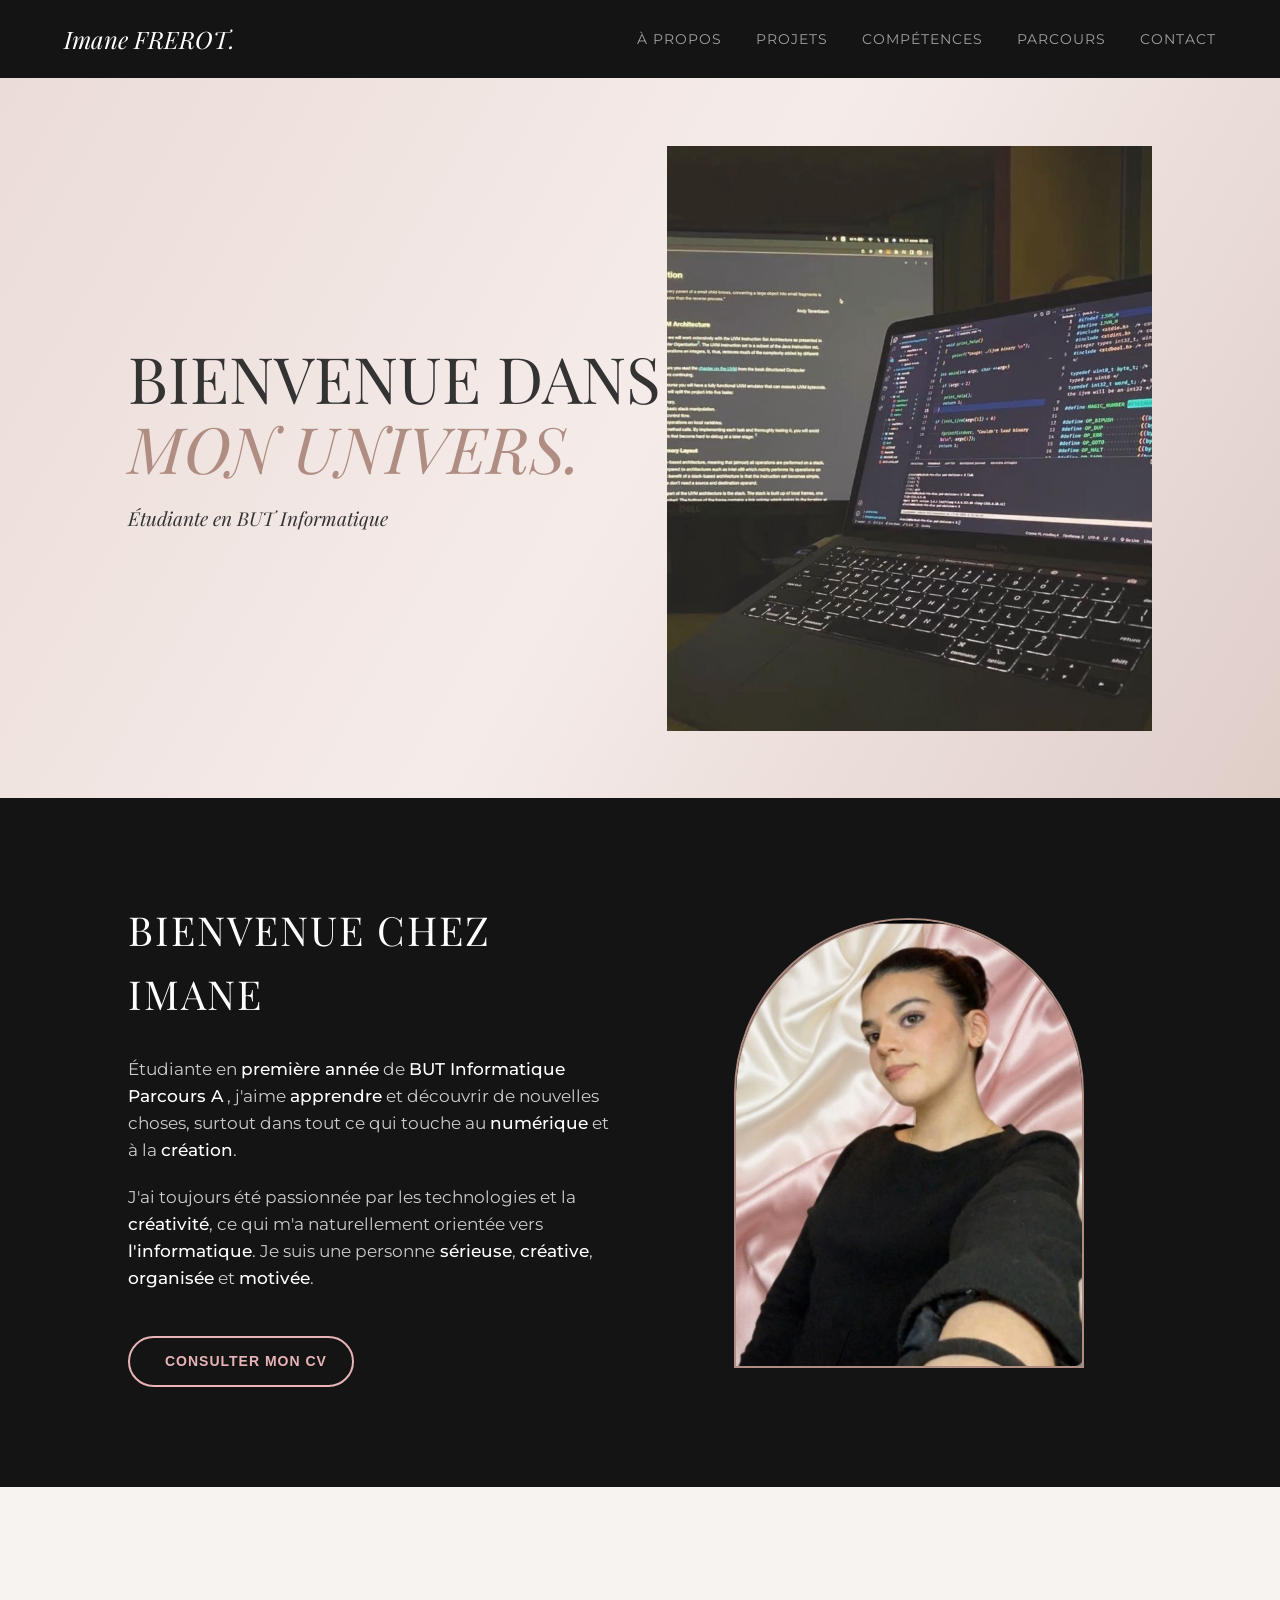
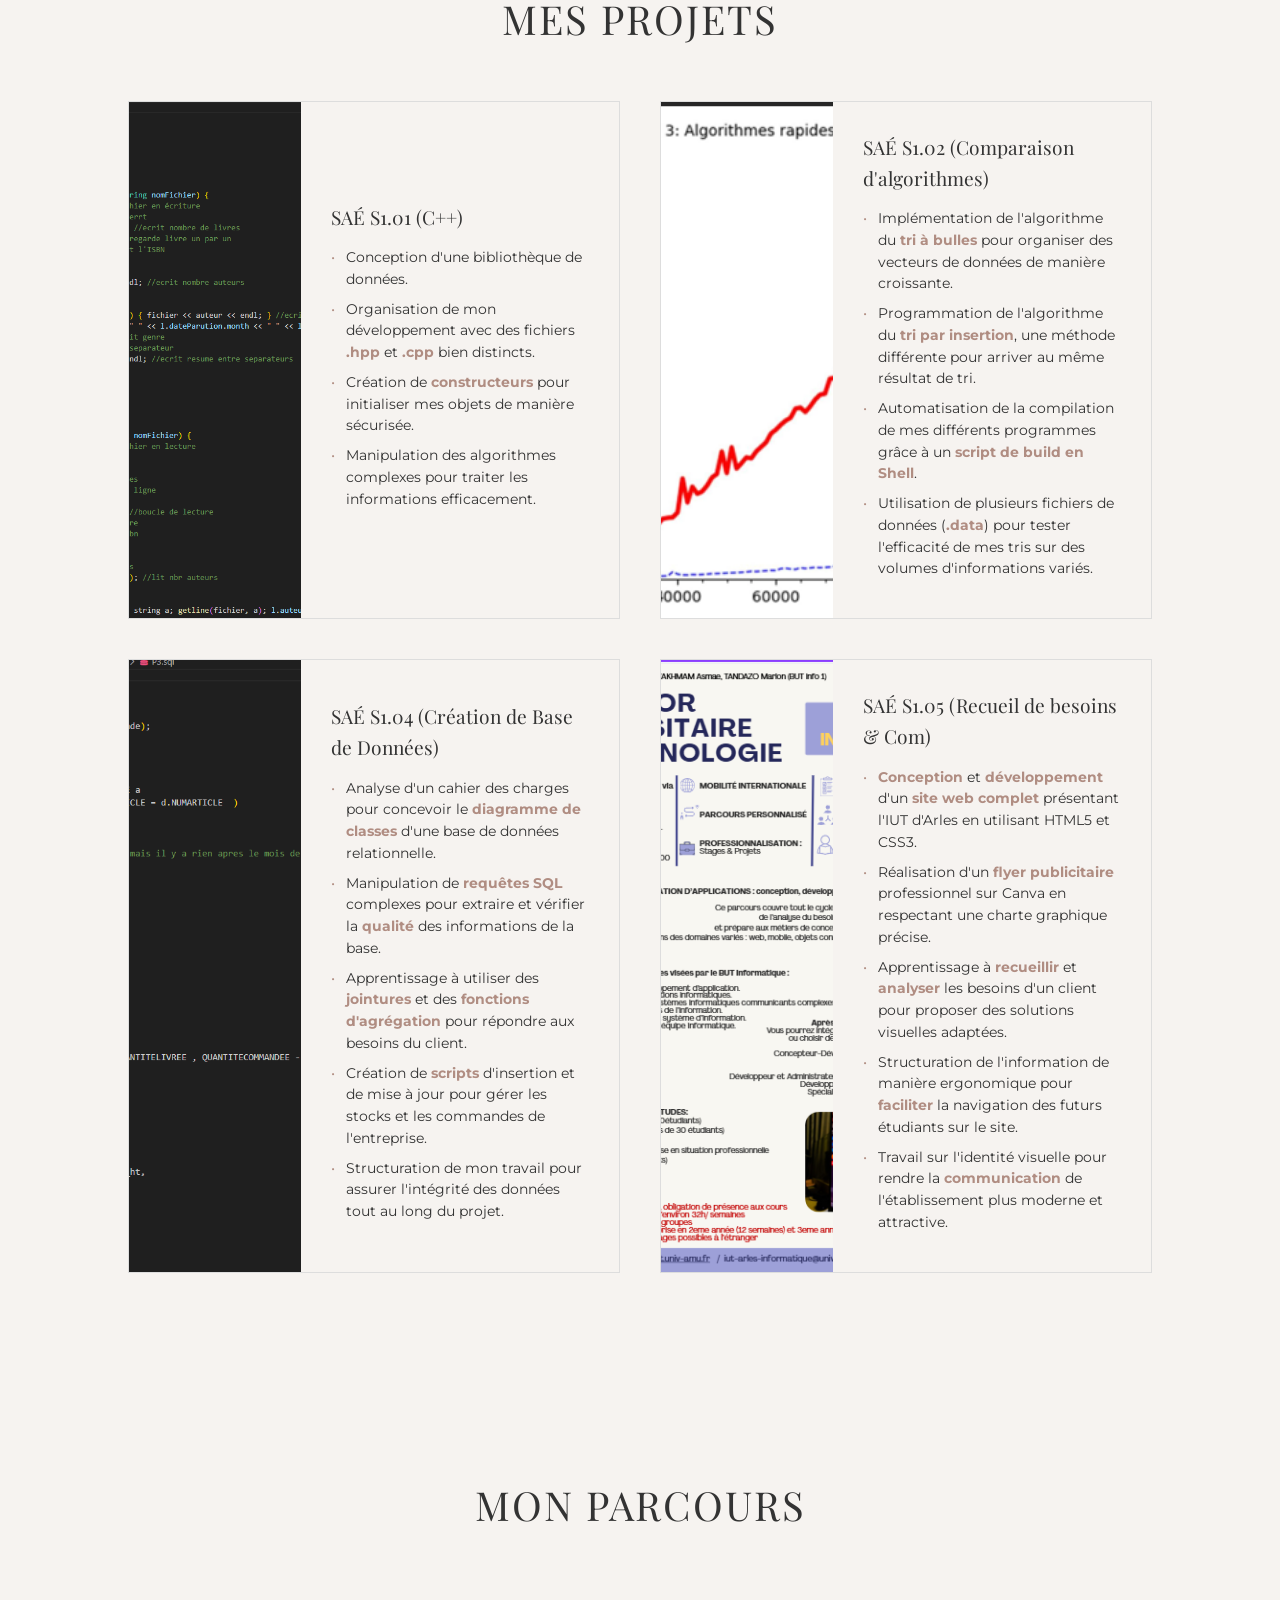
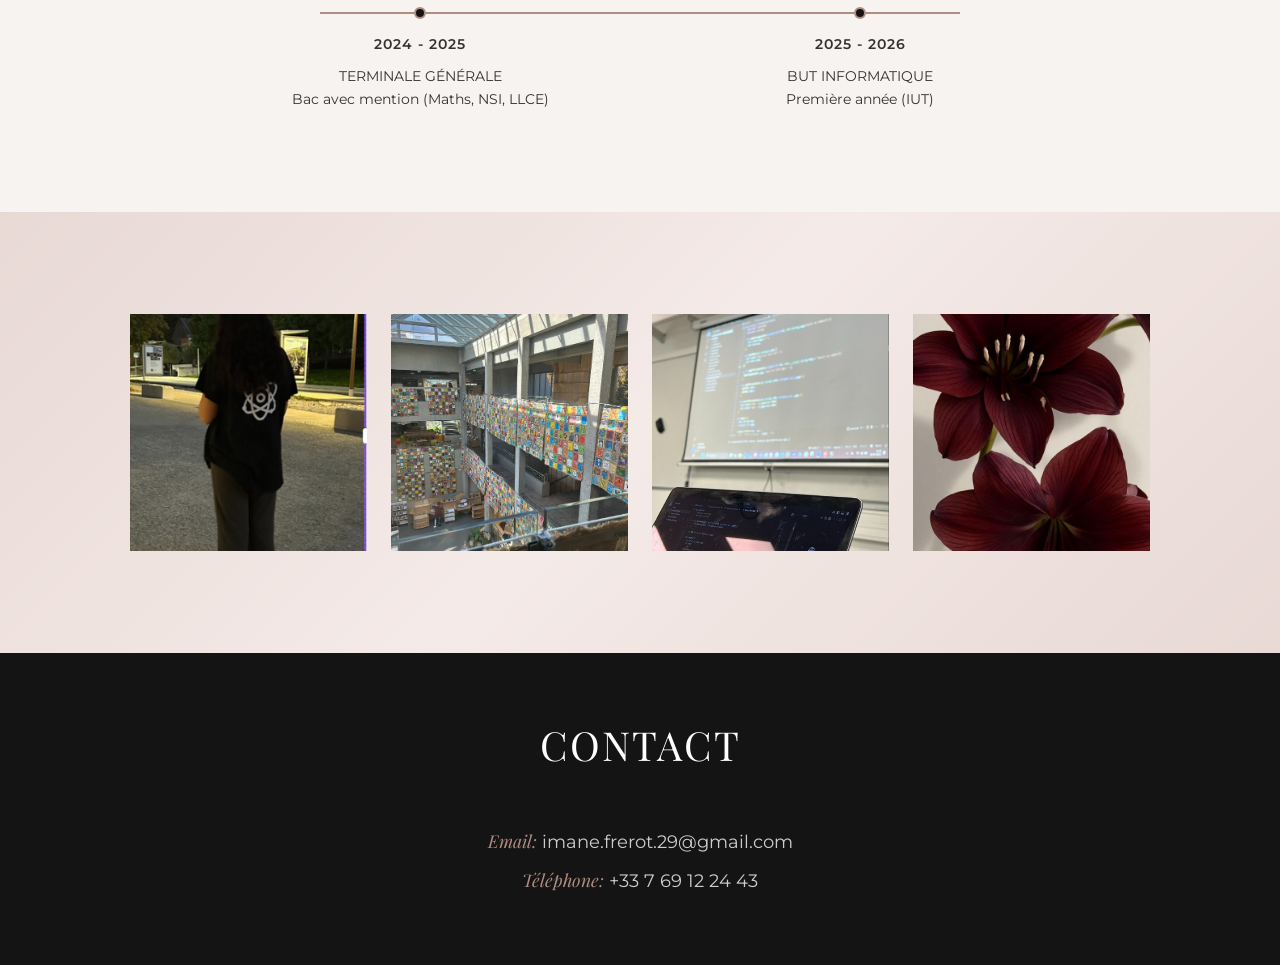
==== index.html @ 9b0d1ee2 "reorg" ====
<!DOCTYPE html>
<html lang="fr">
<head>
    <meta charset="UTF-8">
    <meta name="viewport" content="width=device-width, initial-scale=1.0">
    <title>Imane FREROT | Portfolio</title>
    <link href="https://fonts.googleapis.com/css2?family=Playfair+Display:ital,wght@0,400;0,600;1,400&family=Montserrat:wght@300;400;500&display=swap" rel="stylesheet">
    <link rel="stylesheet" href="style.css">
</head>
<body>

 <nav class="navbar">
    <a href="index.html" class="logo" style="text-decoration:none;">Imane FREROT.</a>
    <div class="nav-links">
        <a href="apropos.html">À Propos</a>
        <a href="projets.html">Projets</a>
        <a href="competences.html">Compétences</a>
        <a href="parcours.html">Parcours</a>
        <a href="contact.html">Contact</a>
    </div>
</nav>

<header class="hero section-light-silk">
        <div class="hero-content reveal">
            <h1 class="giant-title">BIENVENUE DANS <br><span class="italic-velvet">MON UNIVERS.</span></h1>
            <p class="hero-sub">Étudiante en BUT Informatique</p>
        </div>
        <div class="hero-image-wrapper reveal">
            <img src="cs.jpg" alt="Fleurs décoratives" class="hero-flower-img">
        </div>
    </header>

    <section id="apropos" class="section section-dark">
        <div class="about-container">
            <div class="about-text reveal">
                <h2 class="section-title-left">BIENVENUE CHEZ IMANE</h2>
                <p>Étudiante en <strong>première année</strong> de <strong>BUT Informatique Parcours A</strong> , j'aime <strong>apprendre</strong> et découvrir de nouvelles choses, surtout dans tout ce qui touche au <strong>numérique</strong> et à la <strong>création</strong>.</p>
                <p>J'ai toujours été passionnée par les technologies et la <strong>créativité</strong>, ce qui m'a naturellement orientée vers <strong>l'informatique</strong>. Je suis une personne<strong> sérieuse</strong>, <strong>créative</strong>, <strong>organisée</strong> et <strong>motivée</strong>.</p>
           <a href="cv.pdf" target="_blank" class="cv-button">
        <i class="fa-solid fa-download"></i> Consulter mon CV
    </a>
</div>
            <div class="about-photo-wrapper reveal">
                <img src="photo_imane.jpg" alt="Imane" class="photo-profil-arch">
            </div>
        </div>
    </section>

    <section id="projets" class="section section-light">
        <h2 class="section-title center reveal">MES PROJETS</h2>
        <div class="projets-grid">
            
            <div class="projet-card reveal">
                <div class="projet-img-container">
                    <img src="01.png" alt="Ma réalisation en C++">
                </div>
                <div class="projet-info">
                    <h3>SAÉ S1.01 (C++)</h3>
                    <ul>
                        <li>Conception d'une bibliothèque de données.</li>
                        <li>Organisation de mon développement avec des fichiers <strong>.hpp</strong> et <strong>.cpp</strong> bien distincts.</li>
                        <li>Création de <strong>constructeurs</strong> pour initialiser mes objets de manière sécurisée.</li>
                        <li>Manipulation des algorithmes complexes pour traiter les informations efficacement.</li>
                    </ul>
                </div>
            </div>

            <div class="projet-card reveal">
                <div class="projet-img-container">
                    <img src="02.png" alt="Comparaison d'algorithmes">
                </div>
                <div class="projet-info">
                    <h3>SAÉ S1.02 (Comparaison d'algorithmes)</h3>
                    <ul>
                        <li>Implémentation de l'algorithme du <strong>tri à bulles</strong> pour organiser des vecteurs de données de manière croissante.</li>
                        <li>Programmation de l'algorithme du <strong>tri par insertion</strong>, une méthode différente pour arriver au même résultat de tri.</li>
                        <li>Automatisation de la compilation de mes différents programmes grâce à un <strong>script de build en Shell</strong>.</li>
                        <li>Utilisation de plusieurs fichiers de données (<strong>.data</strong>) pour tester l'efficacité de mes tris sur des volumes d'informations variés.</li>
                    </ul>
                </div>
            </div>

            <div class="projet-card reveal">
                <div class="projet-img-container">
                    <img src="04.png" alt="Gestion de base de données">
                </div>
                <div class="projet-info">
                    <h3>SAÉ S1.04 (Création de Base de Données)</h3>
                    <ul>
                        <li>Analyse d'un cahier des charges pour concevoir le <strong>diagramme de classes</strong> d'une base de données relationnelle</strong>.</li>
                        <li>Manipulation de <strong>requêtes SQL</strong> complexes pour extraire et vérifier la <strong>qualité</strong> des informations de la base.</li>
                        <li>Apprentissage à utiliser des <strong>jointures</strong> et des <strong>fonctions d'agrégation</strong> pour répondre aux besoins du client.</li>
                        <li>Création de <strong>scripts</strong> d'insertion et de mise à jour pour gérer les stocks et les commandes de l'entreprise.</li>
                        <li>Structuration de mon travail pour assurer l'intégrité des données tout au long du projet.</li>
                    </ul>
                </div>
            </div>

            <div class="projet-card reveal">
                <div class="projet-img-container">
                    <img src="05.png" alt="Site Web et Flyer IUT">
                </div>
                <div class="projet-info">
                    <h3>SAÉ S1.05 (Recueil de besoins & Com)</h3>
                    <ul>
                        <li><strong>Conception</strong> et <strong>développement</strong> d'un <strong>site web complet</strong> présentant l'IUT d'Arles en utilisant HTML5 et CSS3.</li>
                        <li>Réalisation d'un <strong>flyer publicitaire</strong> professionnel sur Canva en respectant une charte graphique précise.</li>
                        <li>Apprentissage à <strong>recueillir</strong> et <strong>analyser</strong> les besoins d'un client pour proposer des solutions visuelles adaptées.</li>
                        <li>Structuration de l'information de manière ergonomique pour <strong>faciliter</strong> la navigation des futurs étudiants sur le site.</li>
                        <li>Travail sur l'identité visuelle pour rendre la <strong>communication</strong> de l'établissement plus moderne et attractive.</li>
                    </ul>
                </div>
            </div>

        </div>
    </section>

    <section id="parcours" class="section section-light">
        <h2 class="section-title center reveal">MON PARCOURS</h2>
        <div class="horizontal-timeline reveal">
            <div class="timeline-line"></div>
            
            <div class="timeline-step">
                <div class="dot"></div>
                <span class="date">2024 - 2025</span>
                <p>TERMINALE GÉNÉRALE<br>Bac avec mention (Maths, NSI, LLCE)</p>
            </div>

            <div class="timeline-step">
                <div class="dot"></div>
                <span class="date">2025 - 2026</span>
                <p>BUT INFORMATIQUE<br>Première année (IUT)</p>
            </div>
        </div>
    </section>

    <section id="galerie" class="section section-silk">
        <div class="gallery-grid reveal">
            <img src="nature.png" alt="Galerie 1" class="gallery-img">
            <img src="bibli.jpg" alt="Galerie 2" class="gallery-img">
            <img src="g.png" alt="Galerie 3" class="gallery-img">
            <img src="f.jpg" alt="Galerie 4" class="gallery-img">
        </div>
    </section>

    <footer id="contact" class="footer-dark">
        <h2 class="section-title center white reveal">CONTACT</h2>
        <div class="contact-container reveal">
            <p><strong>Email:</strong> imane.frerot.29@gmail.com</p>
            <p><strong>Téléphone:</strong> +33 7 69 12 24 43</p>
        </div>
    </footer>

    <script>
        const observer = new IntersectionObserver((entries) => {
            entries.forEach((entry) => {
                if (entry.isIntersecting) entry.target.classList.add('show');
            });
        }, { threshold: 0.15 });
        document.querySelectorAll('.reveal').forEach((el) => observer.observe(el));
    </script>
</body>
</html>
---- style.css ----
/* --- VARIABLES DE COULEURS ET POLICES --- */
:root {
    --bg-dark: #141414; /* Noir profond */
    --bg-light: #f6f3f0; /* Beige très clair */
    --bg-silk: #e8d9d5; /* Rose poudré / soyeux */
    --text-dark: #333333;
    --text-light: #ffffff;
    --accent: #b08d82; /* Cuivre / Or rose pour les détails */
    
    --font-title: 'Playfair Display', serif;
    --font-text: 'Montserrat', sans-serif;
}

/* --- RESET GLOBAL --- */
* {
    margin: 0;
    padding: 0;
    box-sizing: border-box;
    scroll-behavior: smooth;
}

body {
    font-family: var(--font-text);
    color: var(--text-dark);
    line-height: 1.6;
    overflow-x: hidden;
}

/* --- UTILITAIRES DE SECTIONS --- */
.section {
    padding: 100px 10vw;
}
.section-light { background-color: var(--bg-light); }
.section-dark { background-color: var(--bg-dark); color: var(--text-light); }
.section-silk { 
    background: linear-gradient(135deg, #e8d9d5 0%, #f4eae7 50%, #e8d9d5 100%);
}

.center { text-align: center; }
.white { color: var(--text-light); }

/* --- TYPOGRAPHIE --- */
h1, h2, h3 {
    font-family: var(--font-title);
    font-weight: 400;
}

.section-title {
    font-size: 2.5rem;
    margin-bottom: 50px;
    letter-spacing: 2px;
    text-transform: uppercase;
}

.section-title-left {
    font-size: 2.5rem;
    margin-bottom: 30px;
    letter-spacing: 2px;
}

.italic-velvet {
    font-style: italic;
    color: var(--accent);
}

/* --- NAVIGATION --- */
.navbar {
    position: sticky;
    top: 0;
    width: 100%;
    background-color: var(--bg-dark);
    padding: 20px 5vw;
    display: flex;
    justify-content: space-between;
    align-items: center;
    z-index: 1000;
}

.logo {
    color: var(--text-light);
    font-family: var(--font-title);
    font-size: 1.5rem;
    font-style: italic;
}

.nav-links a {
    color: #a0a0a0;
    text-decoration: none;
    margin-left: 30px;
    font-size: 0.85rem;
    text-transform: uppercase;
    letter-spacing: 1px;
    transition: color 0.3s ease;
}

.nav-links a:hover {
    color: var(--text-light);
}

/* --- HERO SECTION (Accueil) --- */
/* --- IMAGE DE FLEURS (Accueil) --- */
.hero-image-wrapper {
    flex: 1;
    display: flex;
    justify-content: flex-end;
    align-items: center;
}

.hero-flower-img {
    max-width: 100%;
    height: auto;
    max-height: 65vh; /* S'assure que l'image ne dépasse pas de l'écran */
    object-fit: contain;
    opacity: 0.85; /* Rend les fleurs légèrement douces */
    /* Petite animation de flottement élégante */
    animation: floatImage 6s ease-in-out infinite;
}

/* L'animation qui fait flotter les fleurs */
@keyframes floatImage {
    0% { transform: translateY(0px); }
    50% { transform: translateY(-15px); }
    100% { transform: translateY(0px); }
}
.hero {
    height: 80vh;
    display: flex;
    align-items: center;
    justify-content: space-between;
    padding: 0 10vw;
    background: linear-gradient(120deg, #ebdcd8 0%, #f5ece9 50%, #dfcdc8 100%);
}

.giant-title {
    font-size: 4rem;
    line-height: 1.1;
    color: var(--text-dark);
    margin-bottom: 20px;
}

.hero-sub {
    font-size: 1.2rem;
    font-family: var(--font-title);
    font-style: italic;
    color: var(--text-dark);
}

/* --- BANNIÈRE TECH --- */
.tech-banner {
    background-color: #e5d7d2;
    padding: 20px 10vw;
    display: flex;
    align-items: center;
    justify-content: center;
    gap: 40px;
    border-bottom: 1px solid rgba(0,0,0,0.1);
}

.tech-title {
    font-size: 0.9rem;
    text-transform: uppercase;
    letter-spacing: 2px;
    font-weight: 500;
}

.tech-icons span {
    font-family: var(--font-title);
    font-style: italic;
    font-size: 1.2rem;
    margin: 0 15px;
    color: #555;
}

/* --- À PROPOS --- */
.about-container {
    display: flex;
    align-items: center;
    justify-content: space-between;
    gap: 50px;
}

.about-text {
    flex: 1;
}

.about-text p {
    margin-bottom: 20px;
    color: #cccccc;
    font-size: 1.05rem;
}

.about-text strong {
    color: var(--text-light);
    font-weight: 500;
}

.about-photo-wrapper {
    flex: 1;
    display: flex;
    justify-content: center;
}

.photo-profil-arch {
    width: 100%;
    max-width: 350px;
    height: 450px;
    object-fit: cover;
    border-radius: 200px 200px 0 0; 
    border: 2px solid var(--accent);
}

/* --- PROJETS --- */
.projets-grid {
    display: grid;
    grid-template-columns: repeat(auto-fit, minmax(400px, 1fr));
    gap: 40px;
}

.projet-card {
    display: flex;
    align-items: stretch;
    background-color: transparent;
    border: 1px solid #ddd;
    min-height: 350px; 
}

.projet-img-container {
    width: 35%; 
    background-color: var(--bg-dark);
    display: flex;
    align-items: center;
    justify-content: center;
    overflow: hidden; 
}

.projet-img-container img {
    width: 100%;
    height: 100%;
    object-fit: cover; 
}

.projet-info {
    width: 65%; 
    padding: 30px;
    background-color: var(--bg-light);
    display: flex;
    flex-direction: column;
    justify-content: center;
}

.projet-info h3 {
    font-size: 1.2rem;
    margin-bottom: 15px;
}

.projet-info ul {
    list-style-type: none;
}

.projet-info li {
    font-size: 0.85rem;
    margin-bottom: 8px;
    position: relative;
    padding-left: 15px;
}

.projet-info li strong {
    color: var(--accent);
}

.projet-info li::before {
    content: "•";
    color: var(--accent);
    position: absolute;
    left: 0;
}

/* --- COMPÉTENCES --- */
.competences-container {
    display: flex;
    justify-content: center;
    gap: 30px;
    flex-wrap: wrap;
}

.comp-box {
    background-color: var(--bg-light);
    border: 1px solid var(--accent);
    padding: 40px;
    text-align: center;
    width: 300px;
}

.comp-box h3 {
    font-size: 1.1rem;
    margin-bottom: 15px;
    letter-spacing: 2px;
}

.comp-box p {
    font-size: 0.95rem;
    color: #000000;
}

.comp-box-dark {
    background-color: var(--bg-dark);
    color: var(--text-light);
}

.comp-box-dark p {
    color: #ccc;
}

/* --- PARCOURS (TIMELINE HORIZONTALE) --- */
.horizontal-timeline {
    position: relative;
    max-width: 800px;
    margin: 0 auto;
    display: flex;
    justify-content: space-between;
    padding-top: 20px;
}

.timeline-line {
    position: absolute;
    top: 25px;
    left: 10%;
    width: 80%;
    height: 2px;
    background-color: var(--accent);
    z-index: 1;
}

.timeline-step {
    position: relative;
    z-index: 2;
    text-align: center;
    width: 45%;
}

.timeline-step .dot {
    width: 12px;
    height: 12px;
    background-color: var(--bg-dark);
    border: 2px solid var(--accent);
    border-radius: 50%;
    margin: 0 auto 15px auto;
}

.timeline-step .date {
    display: block;
    font-size: 0.85rem;
    font-weight: 600;
    margin-bottom: 10px;
    letter-spacing: 1px;
}

.timeline-step p {
    font-size: 0.9rem;
}

/* --- GALERIE --- */
.gallery-grid {
    display: grid;
    grid-template-columns: repeat(4, 1fr);
    gap: 20px;
}

.gallery-img {
    width: 100%;
    aspect-ratio: 1 / 1;
    object-fit: cover;
    border: 2px solid transparent;
    transition: border 0.3s;
}

.gallery-img:hover {
    border: 2px solid var(--accent);
}

/* --- EN-TÊTE DE PAGES SECONDAIRES (Pour competences.html) --- */
.page-header {
    padding: 120px 10vw 60px 10vw;
    display: flex;
    align-items: center;
    justify-content: center;
}

/* --- FOOTER --- */
.footer-dark {
    background-color: var(--bg-dark);
    padding: 60px 10vw;
    text-align: center;
    color: var(--text-light);
}

.contact-container p {
    font-size: 1.1rem;
    margin-bottom: 10px;
    color: #ccc;
}

.contact-container strong {
    color: var(--accent);
    font-family: var(--font-title);
    font-style: italic;
    font-weight: 400;
}

/* --- ANIMATIONS (Fade In Scroll) --- */
.reveal {
    opacity: 0;
    transform: translateY(30px);
    transition: all 0.8s ease-out;
}

.reveal.show {
    opacity: 1;
    transform: translateY(0);
}

/* --- RESPONSIVE DESIGN --- */
@media (max-width: 900px) {
    .about-container { flex-direction: column; }
    .hero { height: auto; padding: 100px 5vw; flex-direction: column; text-align: center; }
    .giant-title { font-size: 2.8rem; }
    .nav-links { display: none; }
    .projets-grid { grid-template-columns: 1fr; }
    .gallery-grid { grid-template-columns: repeat(2, 1fr); }
    .tech-banner { flex-wrap: wrap; }
    .projet-card { flex-direction: column; }
    .projet-img-container, .projet-info { width: 100%; }
}

/* --- MINI FOOTER --- */
.mini-footer {
    background-color: var(--bg-dark);
    color: #666;
    text-align: center;
    padding: 20px;
    font-size: 0.85rem;
    letter-spacing: 1px;
}

/* --- STYLE DU FORMULAIRE DE CONTACT --- */

.contact-form {
    display: flex;
    flex-direction: column;
    gap: 1.5rem;
    width: 100%;
    max-width: 500px;
    margin: 0 auto; /* Centre le formulaire */
    text-align: left;
}

.form-group input,
.form-group textarea {
    width: 100%;
    padding: 10px 5px;
    background: transparent;
    border: none;
    border-bottom: 1px solid rgba(255, 255, 255, 0.5); /* Ligne fine et semi-transparente */
    color: #ffffff;
    font-family: 'Montserrat', sans-serif;
    font-size: 1rem;
    outline: none;
    transition: border-color 0.3s ease;
    resize: none; /* Empêche de redimensionner la zone de texte horizontalement */
}

/* Style du texte indicatif (placeholder) */
.form-group input::placeholder,
.form-group textarea::placeholder {
    color: rgba(255, 255, 255, 0.6);
    font-weight: 300;
}

/* Animation quand on clique sur un champ */
.form-group input:focus,
.form-group textarea:focus {
    border-bottom: 1px solid #ffffff; /* La ligne devient blanche opaque */
}

/* Style du bouton d'envoi */
.submit-btn {
    background-color: transparent;
    color: #ffffff;
    border: 1px solid #ffffff;
    padding: 12px 24px;
    font-family: 'Playfair Display', serif;
    font-size: 1.1rem;
    cursor: pointer;
    transition: all 0.4s ease;
    margin-top: 1rem;
    align-self: center; /* Centre le bouton */
    border-radius: 0; /* Garde un aspect géométrique et strict */
}

/* Animation au survol du bouton */
.submit-btn:hover {
    background-color: #ffffff;
    color: #000000; /* Le texte devient noir sur fond blanc */
}

/* --- BOUTON CV --- */
.cv-button {
    display: inline-flex;
    align-items: center;
    gap: 10px;
    margin-top: 25px;
    padding: 12px 25px;
    background-color: transparent;
    
    /* Les deux lignes modifiées pour le rose clair : */
    color: #E8B4B8; 
    border: 2px solid #E8B4B8;
    
    border-radius: 30px;
    font-family: 'Roboto', sans-serif;
    font-size: 14px;
    font-weight: 600;
    text-transform: uppercase;
    letter-spacing: 1px;
    text-decoration: none;
    transition: all 0.3s ease;
}

.cv-button:hover {
    /* La couleur de fond au survol devient rose clair */
    background-color: #E8B4B8; 
    color: white; /* Le texte devient blanc au survol */
    
    /* L'ombre prend aussi une légère teinte rose */
    box-shadow: 0 8px 20px rgba(232, 180, 184, 0.4); 
    transform: translateY(-3px);
}

.cv-button i {
    font-size: 18px;
}
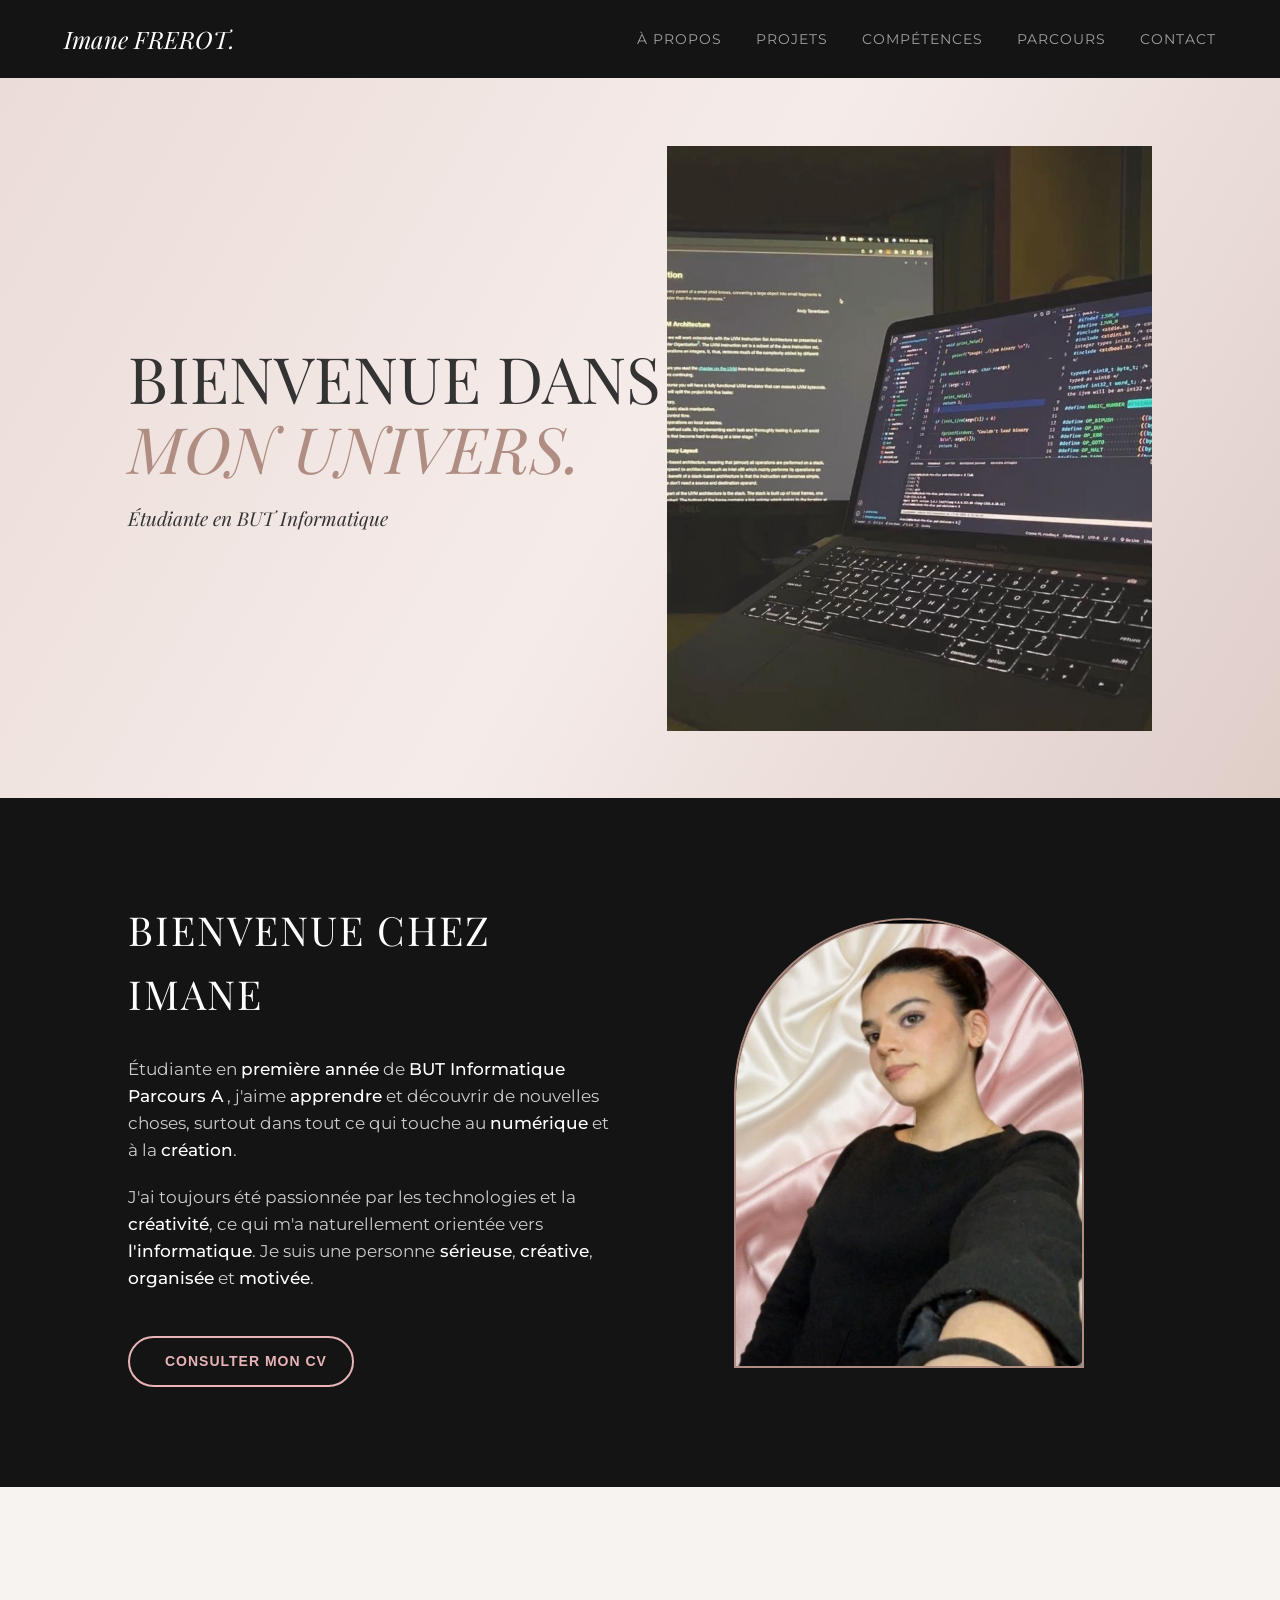
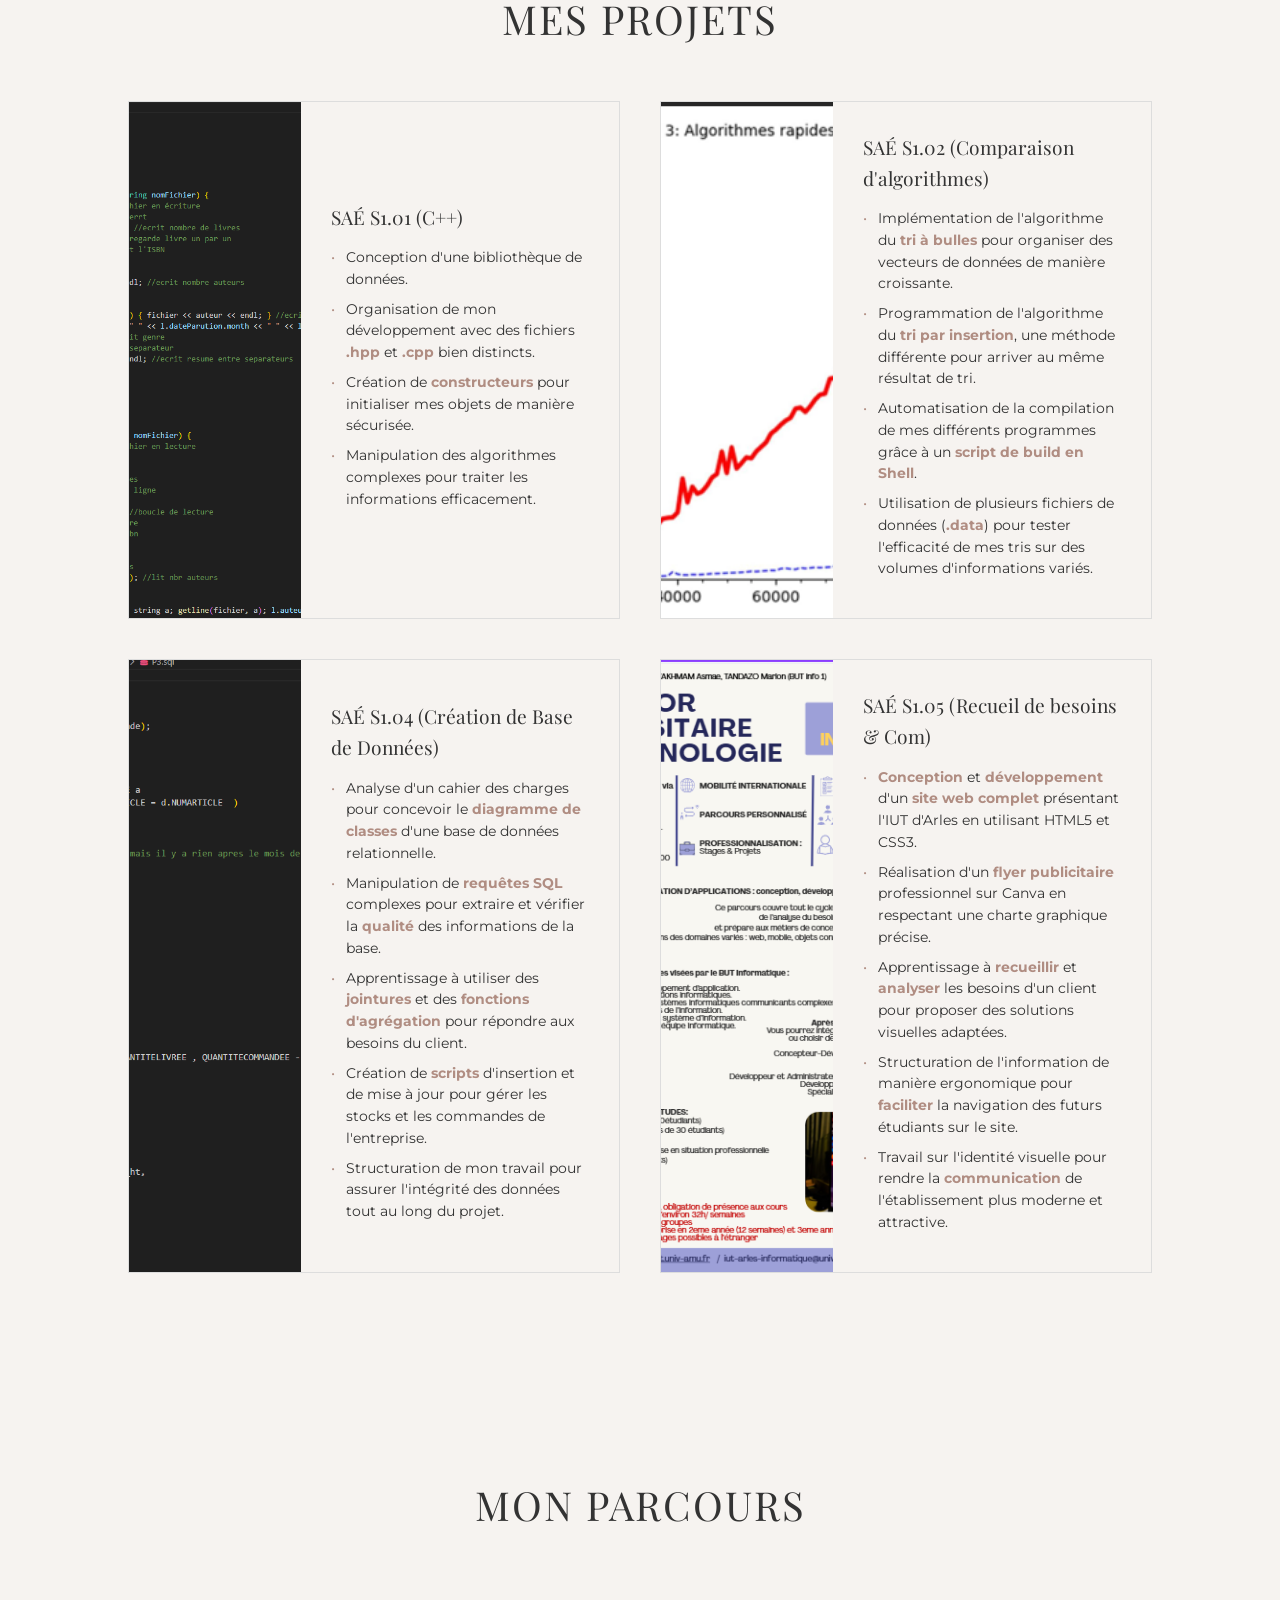
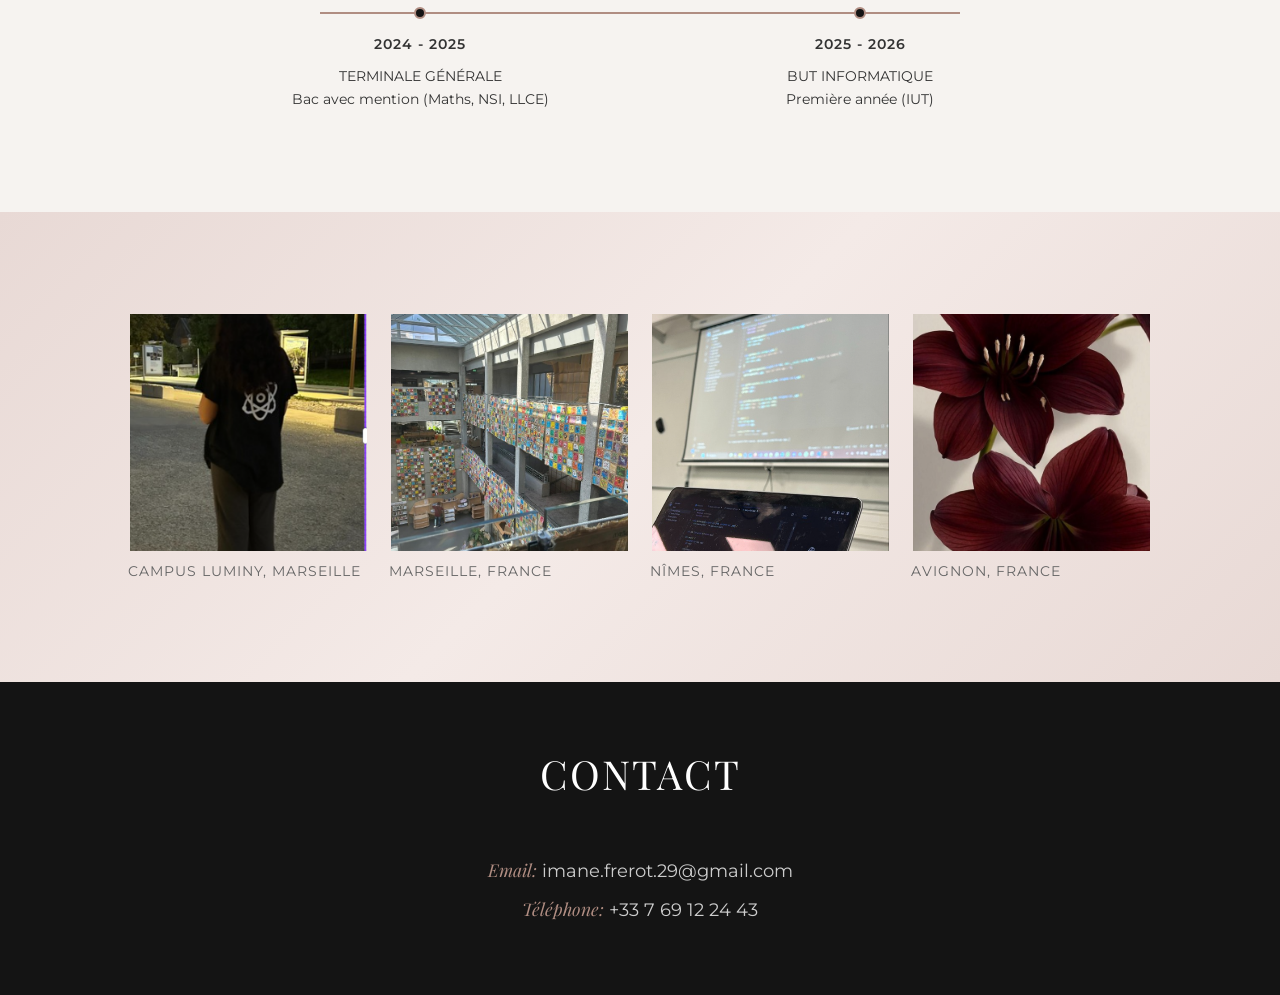
==== commit 4e1115dc: "imane" ====
--- a/index.html
+++ b/index.html
@@ -134,14 +134,29 @@
         </div>
     </section>
 
-    <section id="galerie" class="section section-silk">
-        <div class="gallery-grid reveal">
+   <section id="galerie" class="section section-silk">
+    <div class="gallery-grid reveal">
+        <div class="gallery-item">
             <img src="nature.png" alt="Galerie 1" class="gallery-img">
+            <p class="gallery-location">Campus Luminy, Marseille</p>
+        </div>
+        
+        <div class="gallery-item">
             <img src="bibli.jpg" alt="Galerie 2" class="gallery-img">
+            <p class="gallery-location">Marseille, France</p>
+        </div>
+
+        <div class="gallery-item">
             <img src="g.png" alt="Galerie 3" class="gallery-img">
+            <p class="gallery-location">Nîmes, France</p>
+        </div>
+
+        <div class="gallery-item">
             <img src="f.jpg" alt="Galerie 4" class="gallery-img">
+            <p class="gallery-location">Avignon, France</p>
         </div>
-    </section>
+    </div>
+</section>
 
     <footer id="contact" class="footer-dark">
         <h2 class="section-title center white reveal">CONTACT</h2>
--- a/style.css
+++ b/style.css
@@ -538,4 +538,28 @@
 
 .cv-button i {
     font-size: 18px;
+}
+
+/* Conteneur de chaque élément de la galerie */
+.gallery-item {
+    display: flex;
+    flex-direction: column;
+    align-items: flex-start; /* Aligne le texte à gauche sous l'image */
+}
+
+/* On s'assure que l'image garde ses propriétés */
+.gallery-img {
+    width: 100%;
+    height: auto;
+    display: block;
+    margin-bottom: 8px; /* Espace entre l'image et le texte */
+}
+
+/* Style du texte de localisation */
+.gallery-location {
+    font-family: 'Montserrat', sans-serif;
+    font-size: 0.85rem;
+    color: #666;
+    text-transform: uppercase; /* Optionnel : pour un look plus "édito" */
+    letter-spacing: 1px;
 }
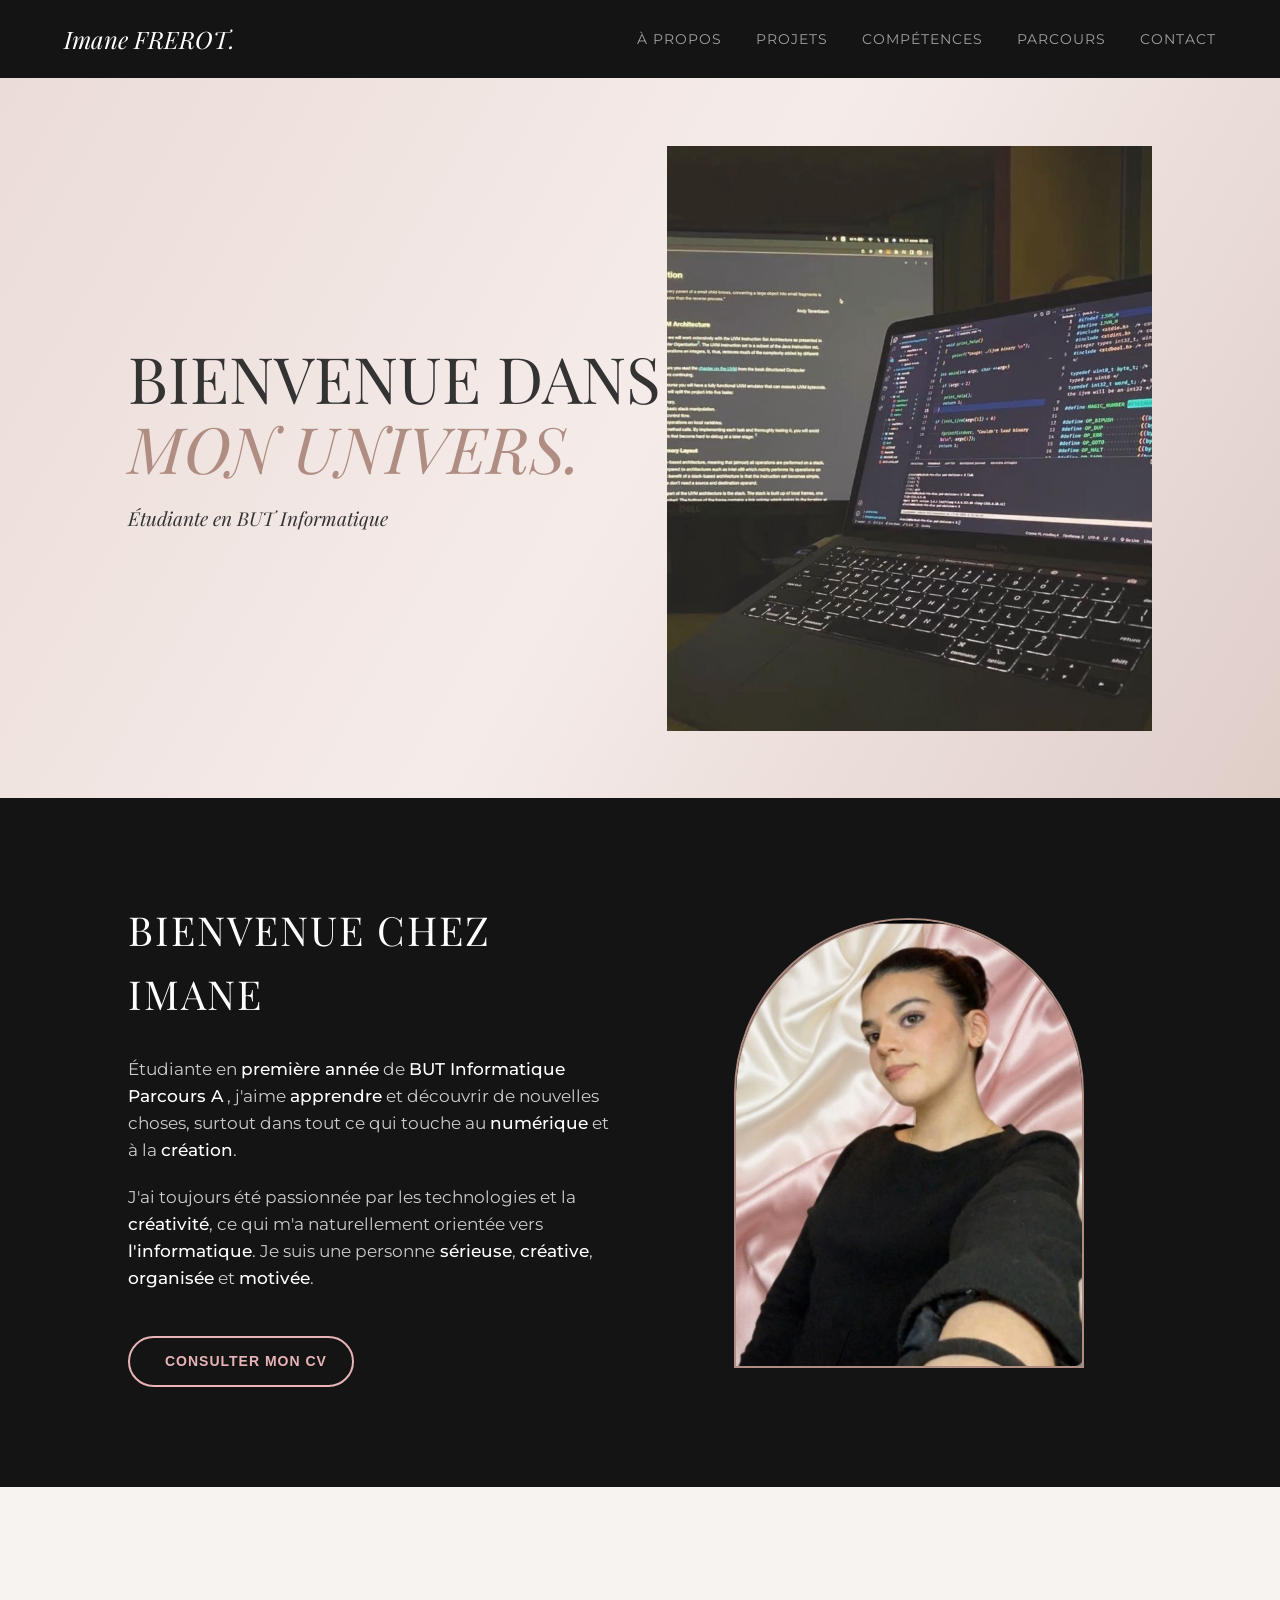
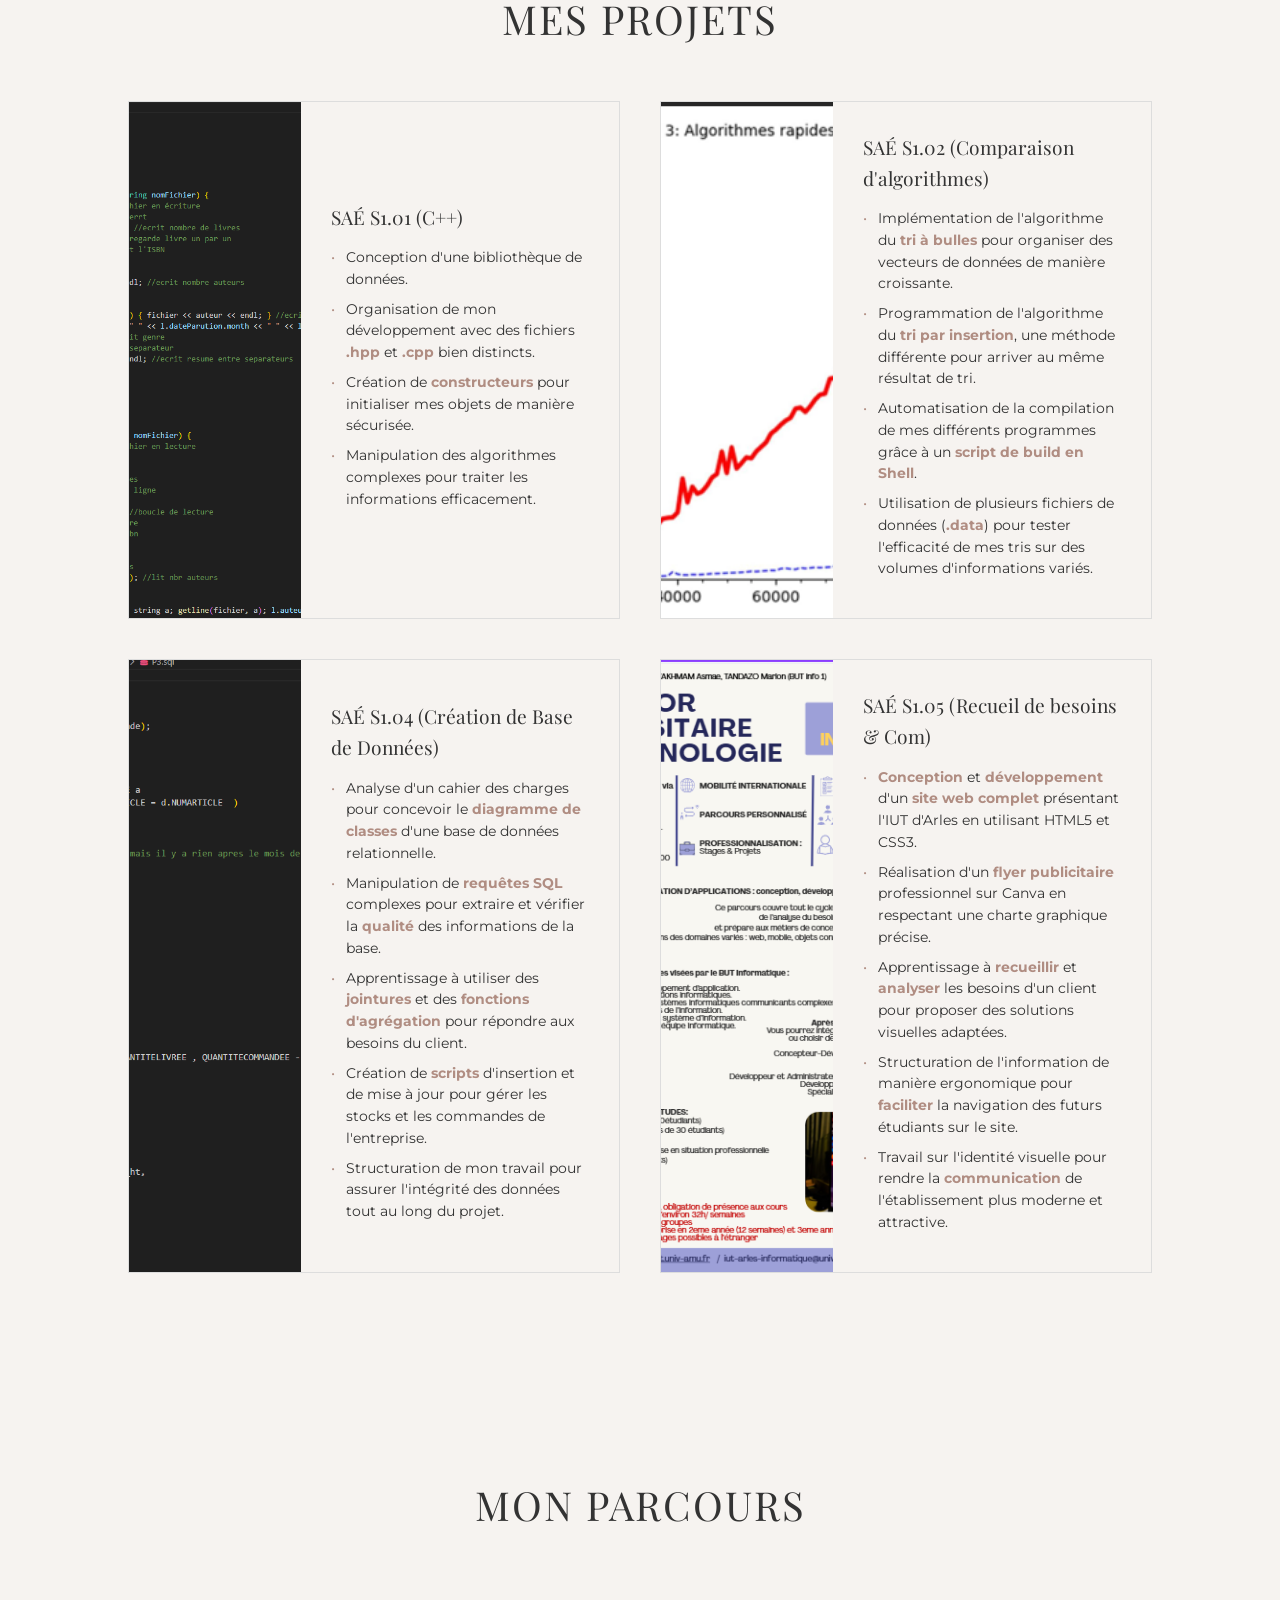
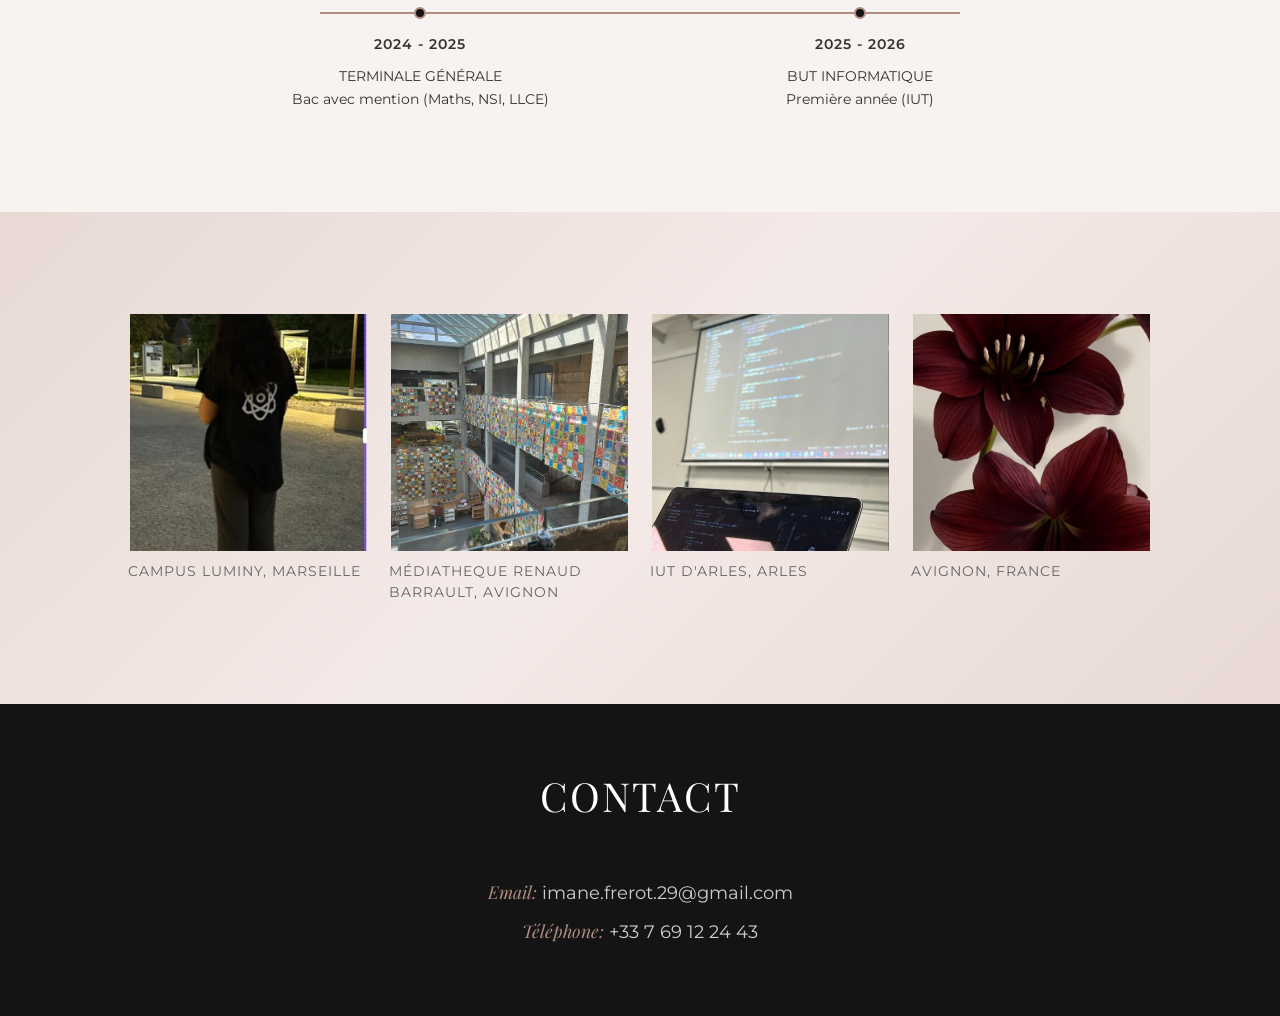
==== commit a7ad445c: "imane" ====
--- a/index.html
+++ b/index.html
@@ -143,12 +143,12 @@
         
         <div class="gallery-item">
             <img src="bibli.jpg" alt="Galerie 2" class="gallery-img">
-            <p class="gallery-location">Marseille, France</p>
+            <p class="gallery-location">Médiatheque Renaud Barrault, Avignon</p>
         </div>
 
         <div class="gallery-item">
             <img src="g.png" alt="Galerie 3" class="gallery-img">
-            <p class="gallery-location">Nîmes, France</p>
+            <p class="gallery-location">IUT d'Arles, Arles</p>
         </div>
 
         <div class="gallery-item">
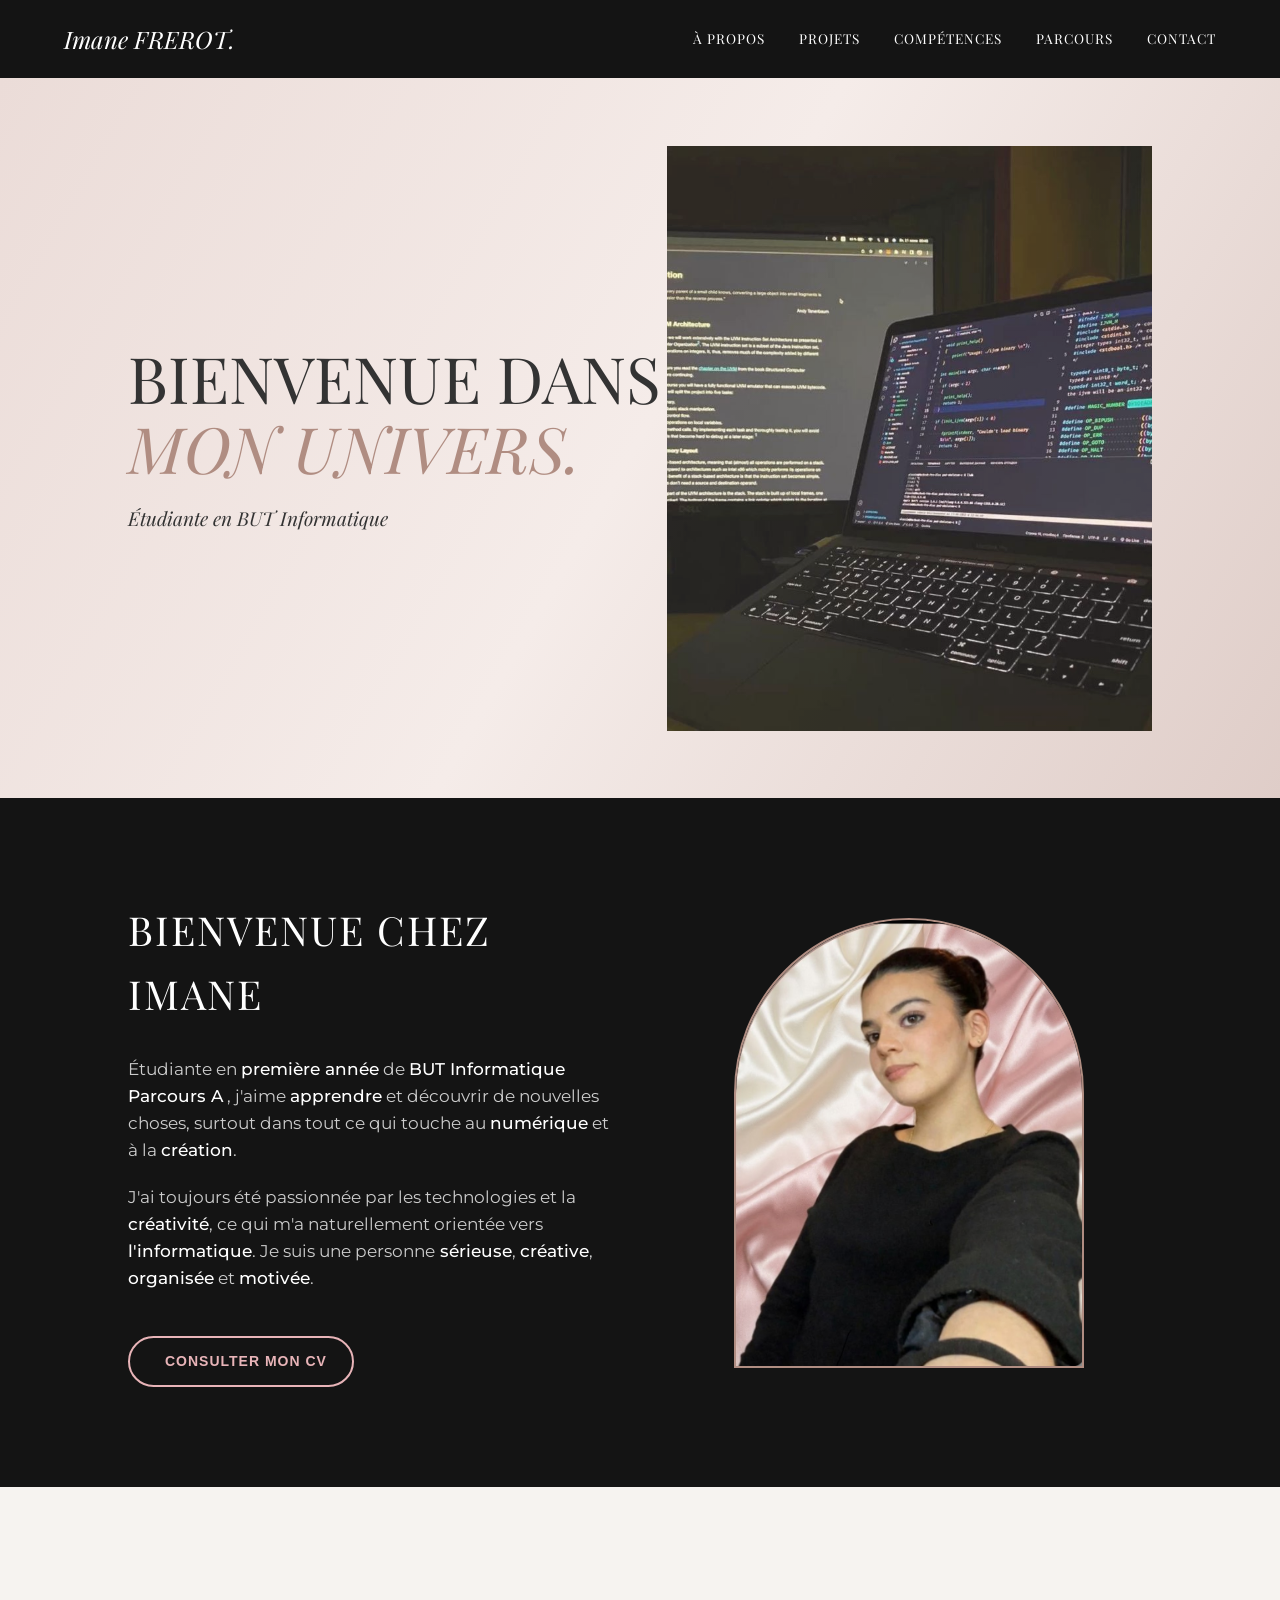
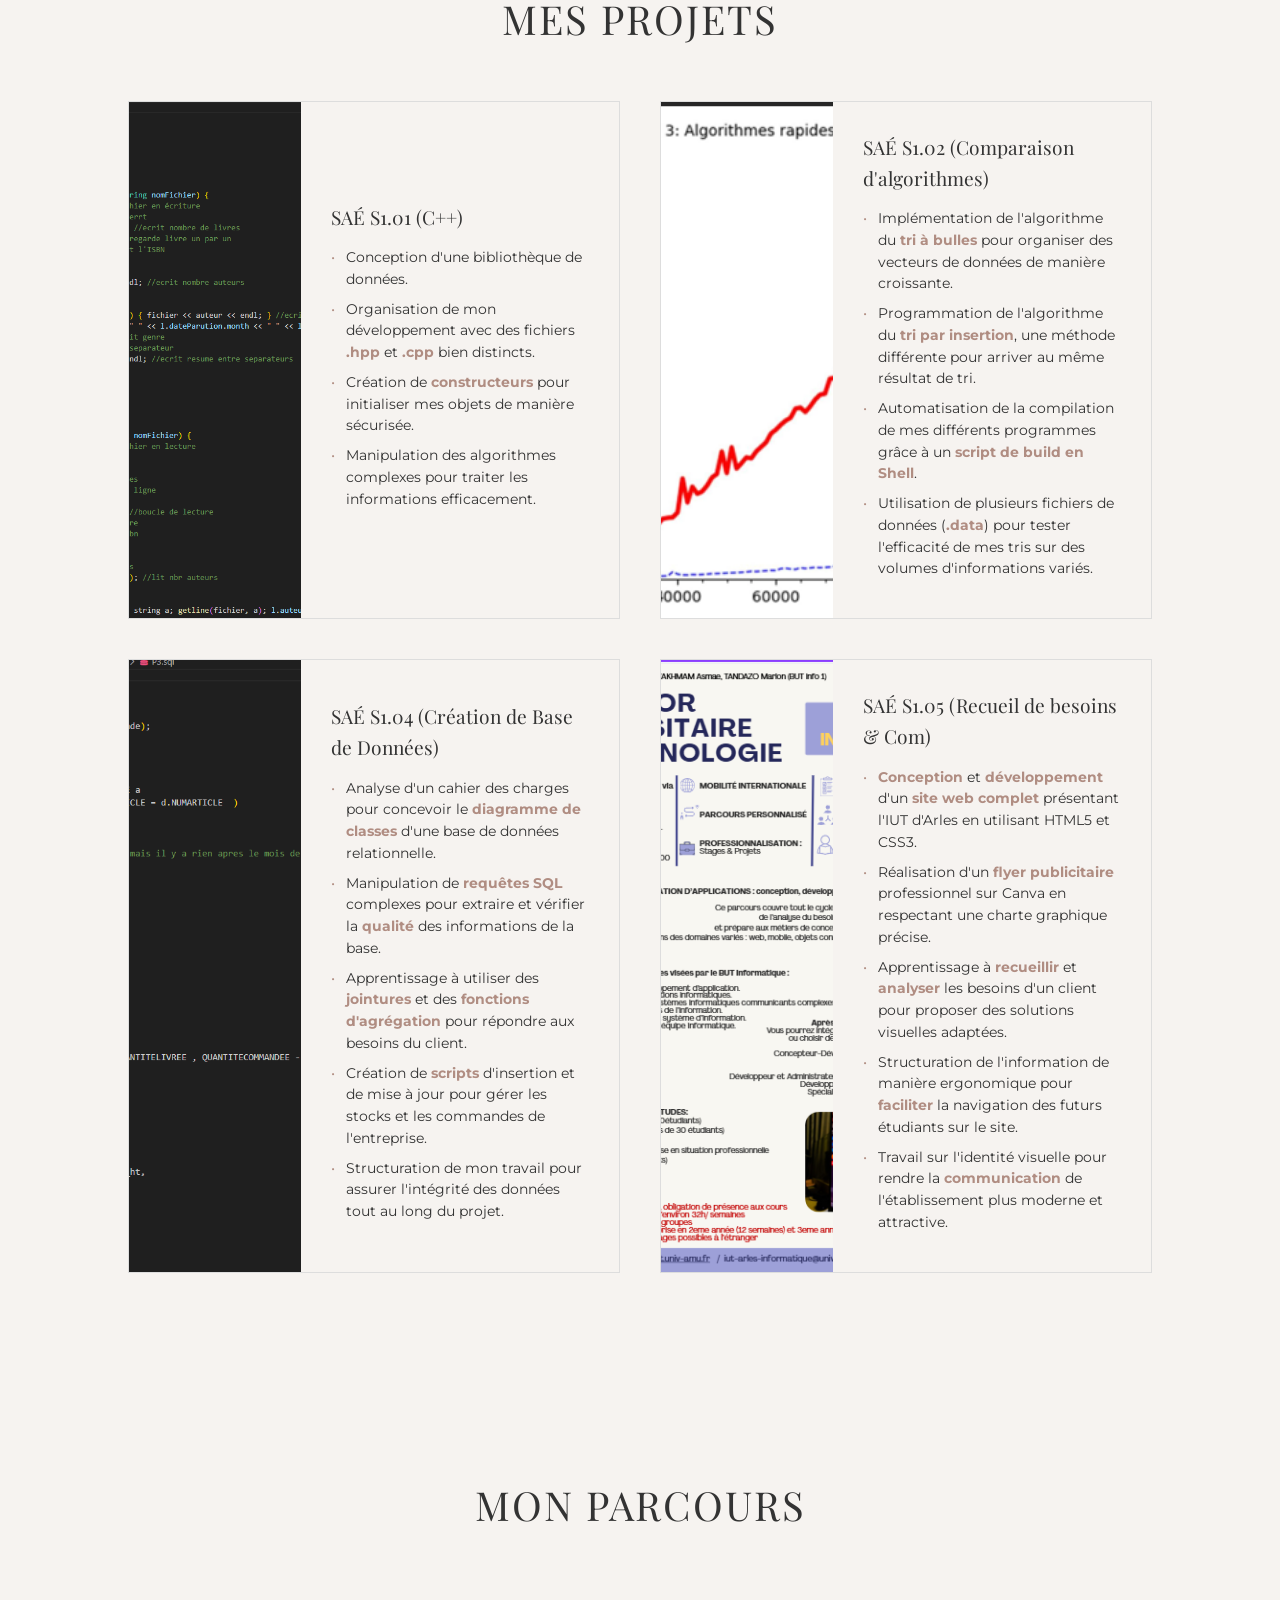
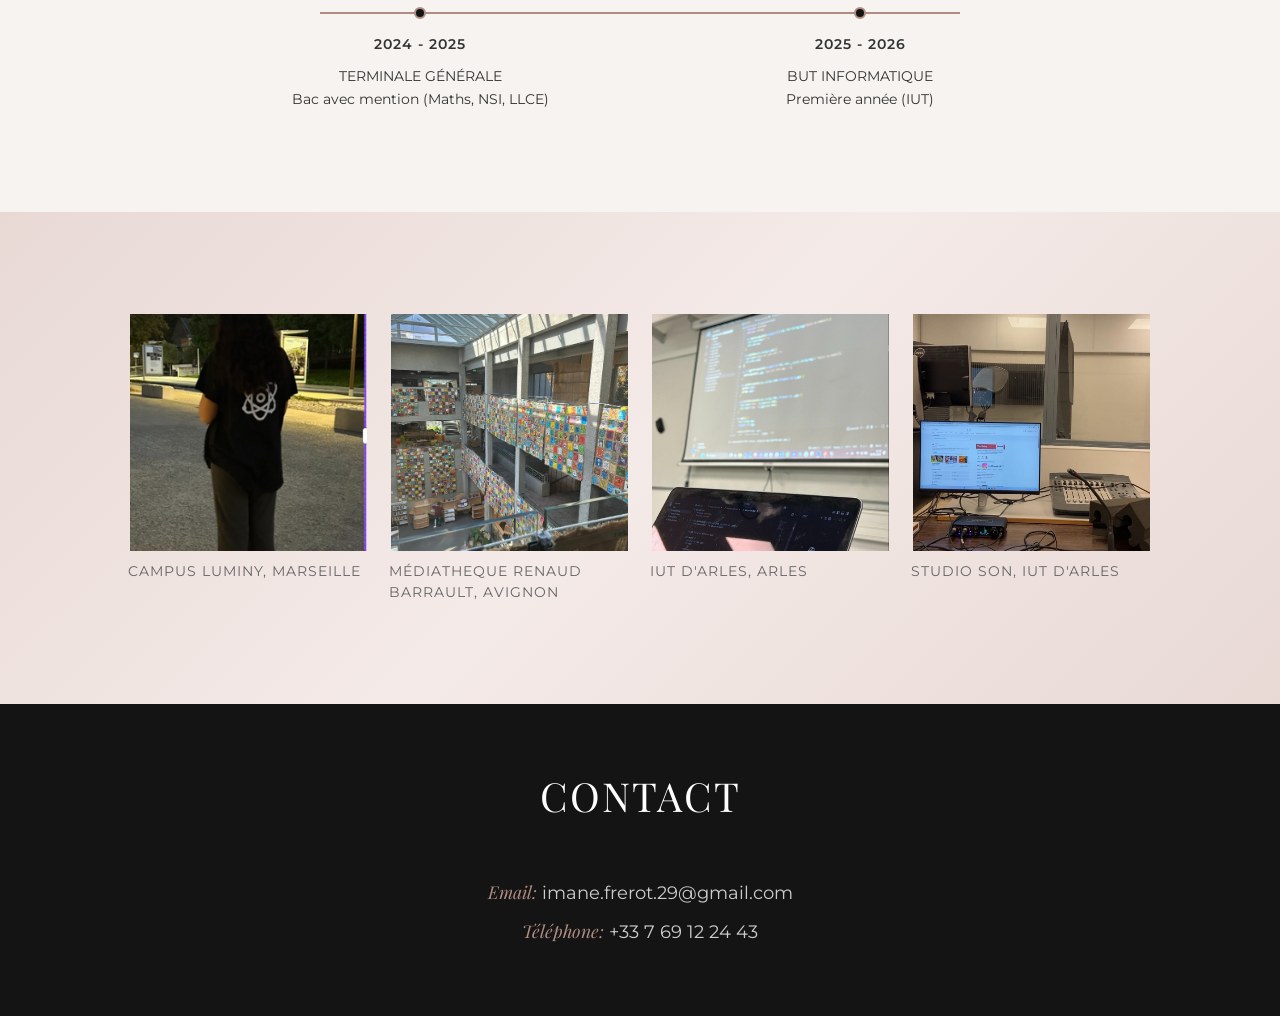
==== commit d42b46b1: "imane" ====
--- a/index.html
+++ b/index.html
@@ -152,8 +152,8 @@
         </div>
 
         <div class="gallery-item">
-            <img src="f.jpg" alt="Galerie 4" class="gallery-img">
-            <p class="gallery-location">Avignon, France</p>
+            <img src="ss.jpeg" alt="Galerie 4" class="gallery-img">
+            <p class="gallery-location">Studio Son, IUT d'Arles</p>
         </div>
     </div>
 </section>
--- a/style.css
+++ b/style.css
@@ -562,4 +562,22 @@
     color: #666;
     text-transform: uppercase; /* Optionnel : pour un look plus "édito" */
     letter-spacing: 1px;
-}+}
+
+/* Style pour les liens de la navigation */
+.nav-links a {
+    font-family: 'Playfair Display', serif; /* Applique la police du logo */
+    font-weight: 400;                       /* Poids normal */
+    text-transform: uppercase;              /* Garde les majuscules si tu aimes ce style */
+    letter-spacing: 1px;                    /* Espace un peu les lettres pour l'élégance */
+    text-decoration: none;
+    color: #fff;                            /* À ajuster selon ta couleur de texte */
+    transition: 0.3s;
+}
+
+/* Optionnel : si tu veux que ce soit en italique comme une partie du logo */
+/*
+.nav-links a {
+    font-style: italic;
+}
+*/
